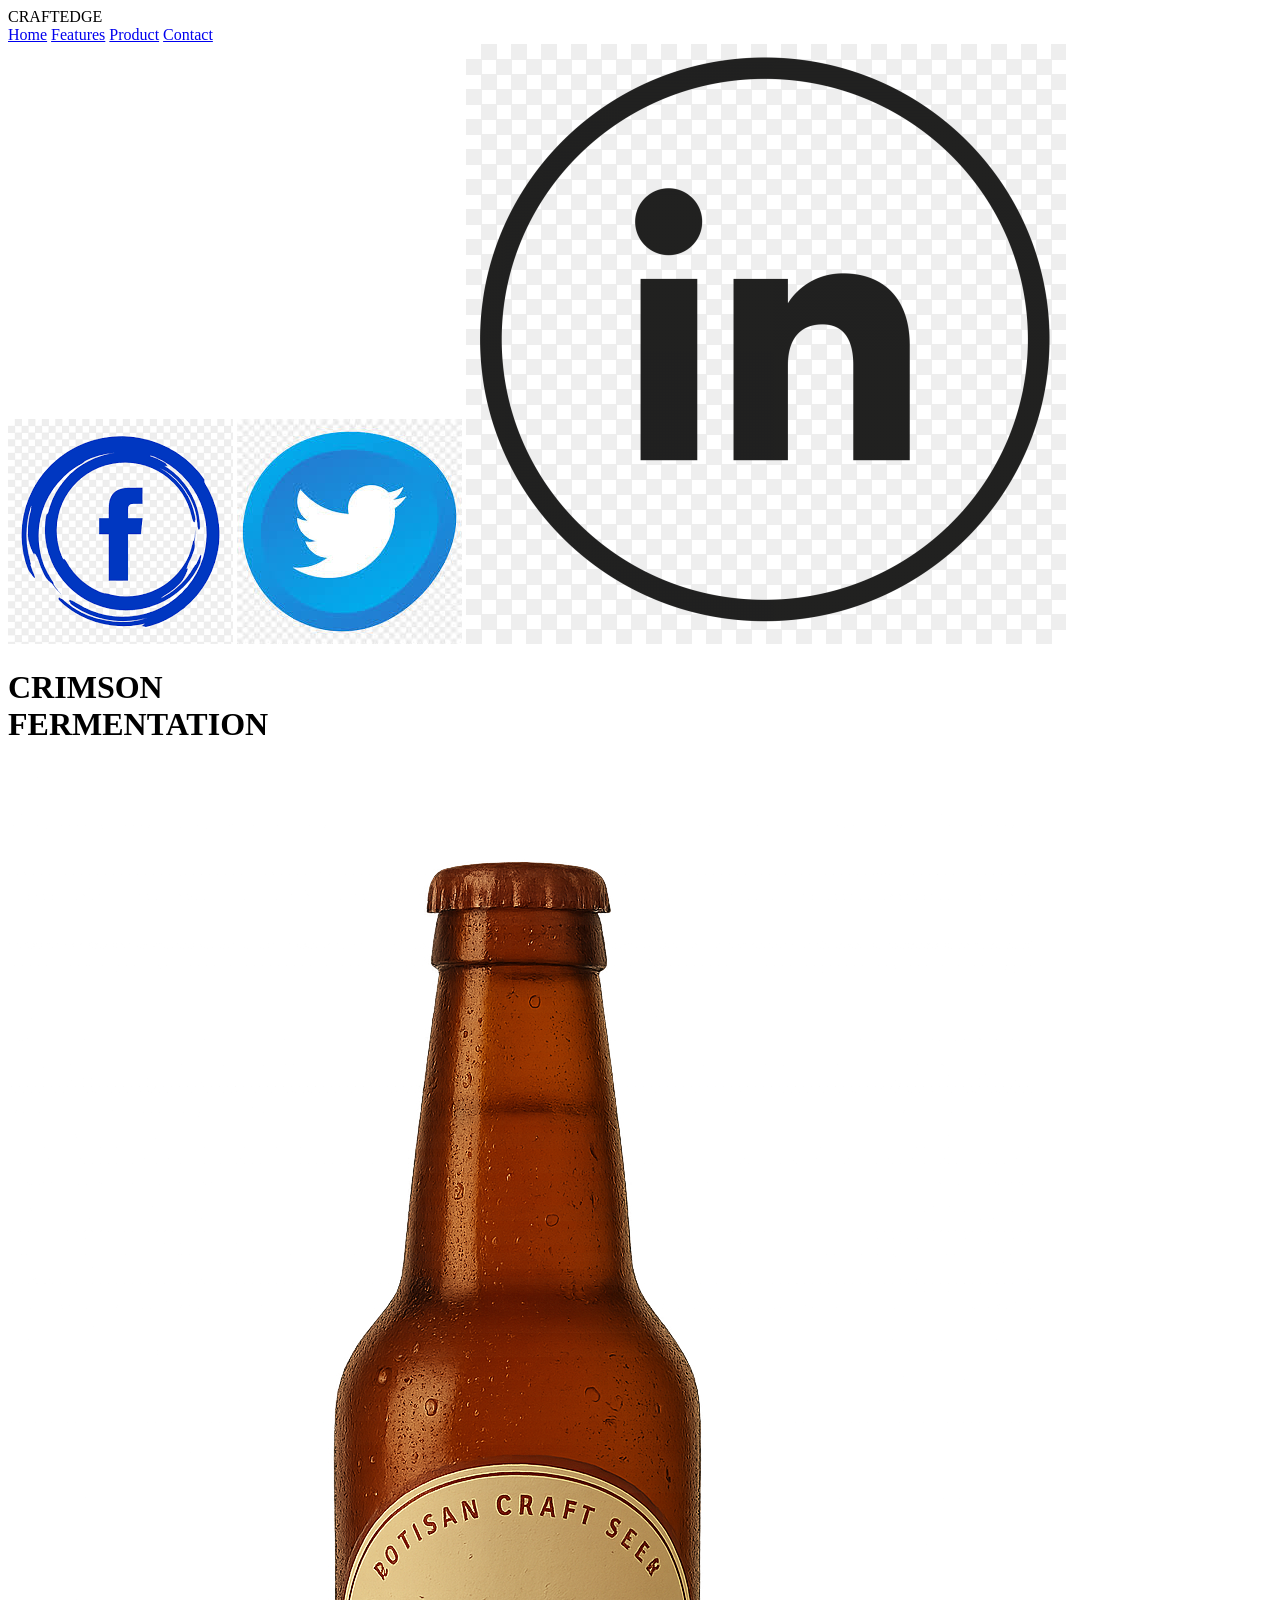
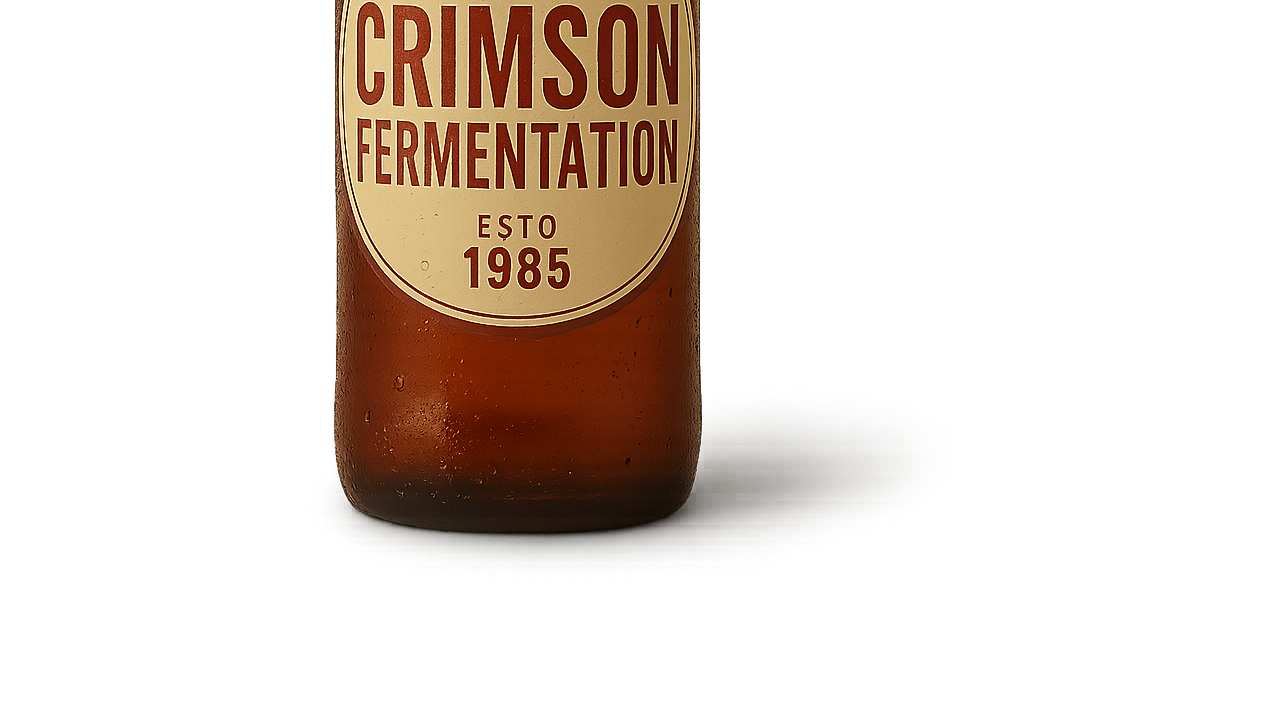
==== GSAP Animations/index.html @ 2cfe9923 "html made hero section" ====
<!DOCTYPE html>
<html lang="en">
<head>
  <meta charset="UTF-8">
  <meta name="viewport" content="width=device-width, initial-scale=1.0">
  <title>Scroll animation</title>
  <meta name="title" content="Craftedge - Crimson Fermentation">
<meta name="description" content="A modern animated product landing page with scroll effects and smooth UI for Crimson Fermentation.">
<meta name="keywords" content="frontend project, gsap animation, scroll animation, product landing page, web design">
<meta name="author" content="Saanvi Arora">
<meta property="og:type" content="website">
<meta property="og:title" content="Craftedge - Crimson Fermentation">
<meta property="og:description" content="Interactive scroll-based product landing page.">
<meta property="og:image" content="preview.png">
<meta property="og:url" content="https://yourwebsite.com">
<link rel="stylesheet" href="style.css">
</head>

<body>
    <header class="nav-bar">
      <div class="logo">CRAFTEDGE</div>
    <nav>
      <a href="#">Home</a>
      <a href="#">Features</a>
      <a href="#">Product</a>
      <a href="#">Contact</a>
    </nav>
       </header>

       <div class="side-icons">
        <a href="#"><img src="images/fb.png" alt="Facebook"></a>
        <a href="#"><img src="images/tw.jpg" alt="Twitter"></a>
        <a href="#"><img src="images/ln.png" alt="LinkedIn"></a>
       </div>

       <div class="hero">
        <h1 class="bg-text">CRIMSON<br>FERMENTATION</h1>
        <img src="images/image.png" alt="Crimson Fermentation Bottle" class="bottle">
       </div>
</body>
</html>
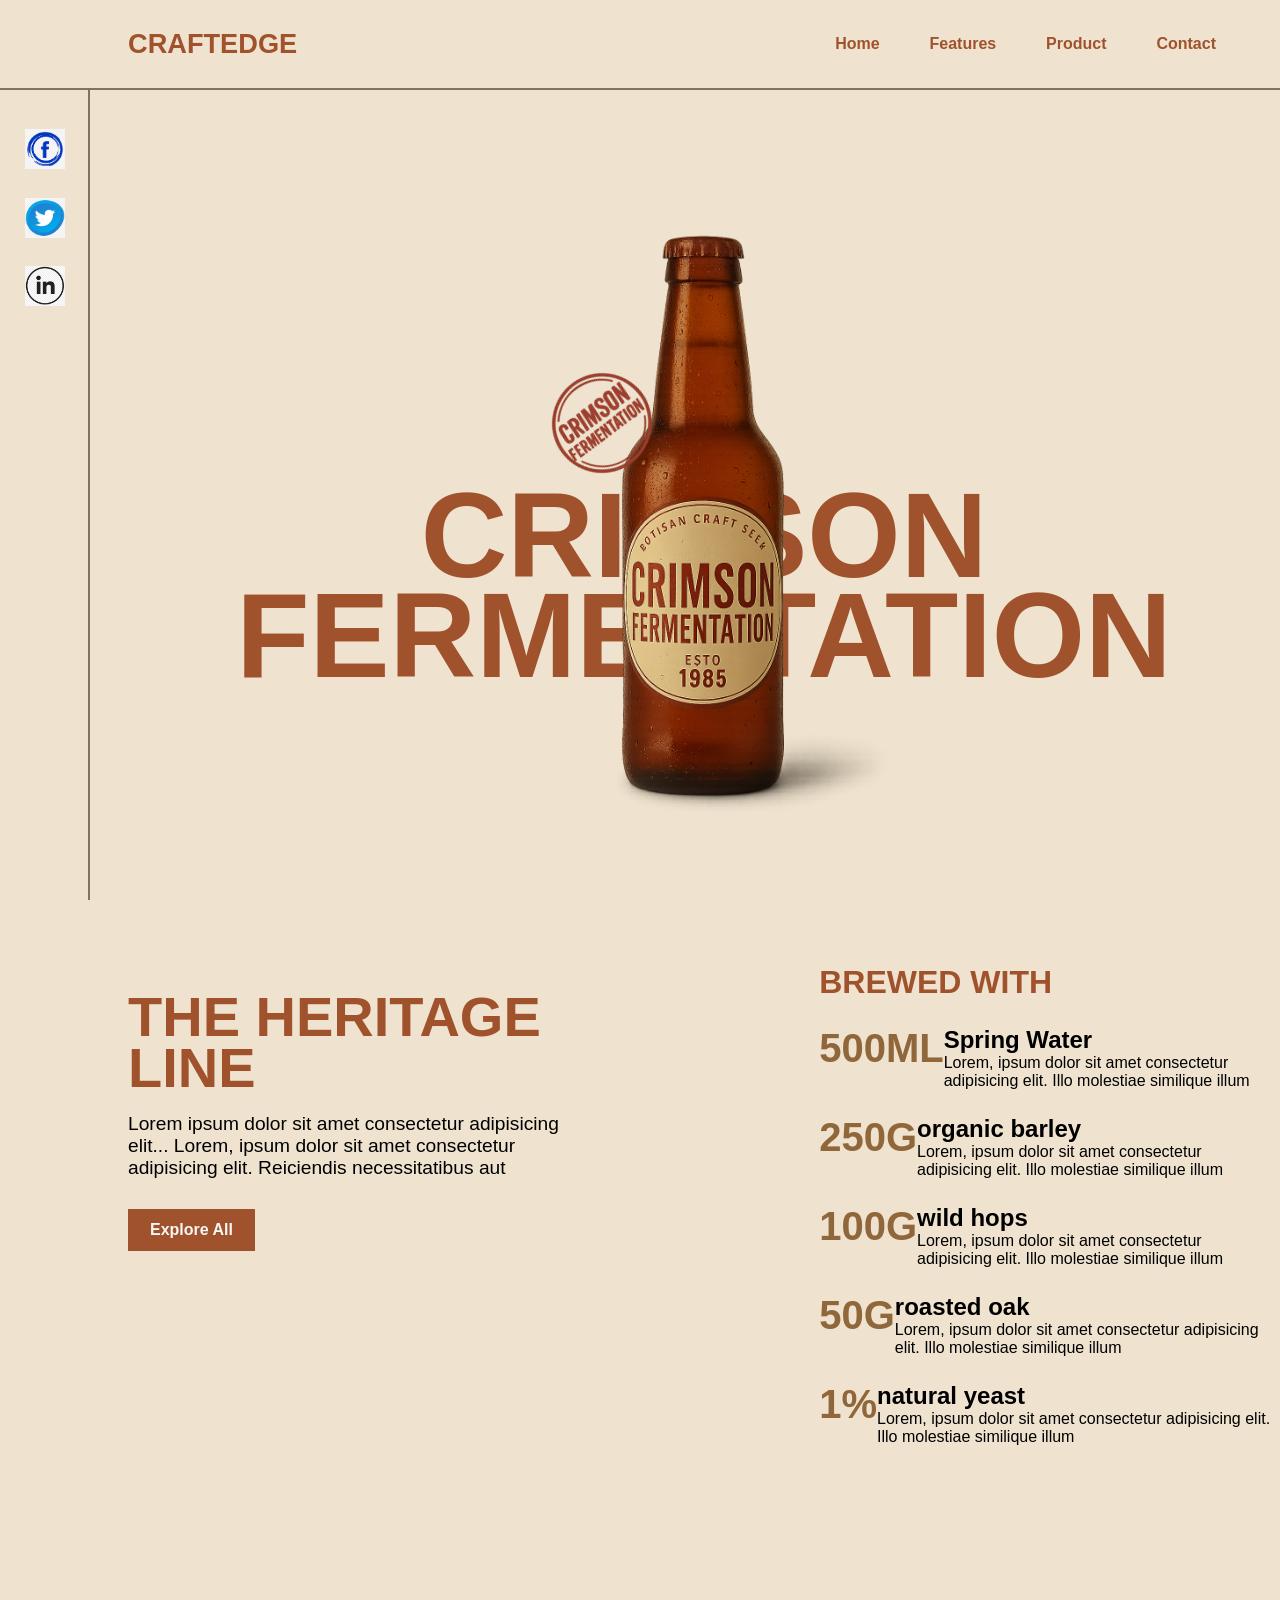
==== commit 025de8d8: "hero section css done" ====
--- a/GSAP Animations/index.html
+++ b/GSAP Animations/index.html
@@ -20,23 +20,75 @@
 <body>
     <header class="nav-bar">
       <div class="logo">CRAFTEDGE</div>
-    <nav>
+    <div class="nav">
       <a href="#">Home</a>
       <a href="#">Features</a>
       <a href="#">Product</a>
       <a href="#">Contact</a>
-    </nav>
+    </div>
        </header>
 
        <div class="side-icons">
-        <a href="#"><img src="images/fb.png" alt="Facebook"></a>
-        <a href="#"><img src="images/tw.jpg" alt="Twitter"></a>
-        <a href="#"><img src="images/ln.png" alt="LinkedIn"></a>
+        <div class="icon-box">
+        <a href="#"><img src="images/fb.png" alt="Facebook"></a></div>
+          <div class="icon-box">
+        <a href="#"><img src="images/tw.jpg" alt="Twitter"></a></div>
+          <div class="icon-box">
+        <a href="#"><img src="images/ln.png" alt="LinkedIn"></a></div>
+        </div>
        </div>
 
        <div class="hero">
         <h1 class="bg-text">CRIMSON<br>FERMENTATION</h1>
         <img src="images/image.png" alt="Crimson Fermentation Bottle" class="bottle">
+        <img src="images/stamp.png" alt="Stamp" class="stamp">
        </div>
+
+       <section class="second">
+  <div class="left">
+    <h2>THE HERITAGE LINE</h2>
+    <p>Lorem ipsum dolor sit amet consectetur adipisicing elit... Lorem, ipsum dolor sit amet consectetur adipisicing elit. Reiciendis necessitatibus aut </p>
+    <button>Explore All</button></div>
+
+     <div class="right">
+    <h3>BREWED WITH</h3>
+    <div class="drinks">
+        <h2>500ML</h2>
+        <div class="description">
+        <h1>Spring Water</h1>
+        <p>Lorem, ipsum dolor sit amet consectetur adipisicing elit. Illo molestiae similique illum</p>
+        </div>
+    </div>
+    <div class="drinks">
+        <h2>250G</h2>
+        <div class="description">
+        <h1>organic barley</h1>
+        <p>Lorem, ipsum dolor sit amet consectetur adipisicing elit. Illo molestiae similique illum</p>
+        </div>
+    </div>
+    <div class="drinks">
+        <h2>100G</h2>
+        <div class="description">
+        <h1>wild hops</h1>
+        <p>Lorem, ipsum dolor sit amet consectetur adipisicing elit. Illo molestiae similique illum</p>
+        </div>
+    </div>
+    <div class="drinks">
+        <h2>50G</h2>
+        <div class="description">
+        <h1>roasted oak</h1>
+        <p>Lorem, ipsum dolor sit amet consectetur adipisicing elit. Illo molestiae similique illum</p>
+        </div>
+    </div>
+    <div class="drinks">
+        <h2>1%</h2>
+        <div class="description">
+        <h1>natural yeast</h1>
+        <p>Lorem, ipsum dolor sit amet consectetur adipisicing elit. Illo molestiae similique illum</p>
+        </div>
+    </div>
+  </div>
+  </section>
+  
 </body>
 </html>
--- a/GSAP Animations/style.css
+++ b/GSAP Animations/style.css
@@ -0,0 +1,162 @@
+*{
+    margin: 0;
+    padding: 0;
+    box-sizing: border-box;
+    font-family: sans-serif;
+}
+body {
+  background: #efe3cf;
+  overflow: auto;
+}
+.nav-bar{
+    position:fixed;
+    top:0;left:0;
+    width:100%;
+    height: 10%;
+    padding-left: 10%;
+    padding-right: 5%;
+    border-bottom: #80755c solid 2px;
+    background-color:#efe3cf;
+    display:flex;
+    justify-content: space-between;
+    align-items: center;
+    z-index: 1000;
+}
+.nav{
+    display:flex;
+    justify-content: space-between;
+    align-items: center;
+    width: 35%; 
+}
+.logo{
+    font-size: 1.7rem;
+    font-weight: bold;
+    color: #a0522d;
+}
+.nav a{
+    text-decoration: none;
+    color: #a0522d;
+    font-size: 1rem;
+    font-weight: bold;
+}
+.side-icons{
+    position:fixed;
+    left:0;
+    top:0;
+    z-index: 500;
+    background-color:#efe3cf ;
+    height:100%;
+    width:7%;
+    display: flex;
+    flex-direction: column;
+    justify-content: flex-start;
+    padding-top: 10%;
+    align-items: center;
+    gap:3%;
+    border-right: #80755c solid 2px;
+}
+.side-icons img{
+    height: 40px;
+    margin: 20px 0;
+    cursor: pointer;
+    transition: transform 0.2s ease;
+    margin:2%;
+}
+.side-icons img:hover{
+    transform: scale(1.1);
+}
+.hero{
+    position: relative;
+    height: 100vh;
+    width:100%;
+    overflow: hidden;
+    align-items: center;
+}
+.bottle{ position: absolute;
+    top: 59%;
+    left: 55%;
+    transform: translate(-50%, -50%);
+    width: 450px;
+    z-index: 2;
+}
+.bg-text{
+    position: absolute;
+    top: 65%;
+    left: 55%;
+    transform: translate(-50%, -50%);
+    font-size: 120px;
+    font-weight: 900;
+    color: #a0522d;
+    line-height: 100px;
+    text-align: center;
+    z-index: 0; }
+.stamp{
+    position: absolute;
+    top: 47%;
+    left: 47%;
+    transform: translate(-50%, -50%) rotate(-29deg);
+    width: 120px;
+    z-index: 4;
+}
+
+.second{
+    position: relative;
+    background: #efe3cf;
+    height: 100vh;
+     min-height: 100vh;
+    margin-top: 5%;
+    padding-left: 10%;
+    display:flex;
+    gap:20%;
+    justify-content: space-between;
+}
+.left{
+    padding-top: 3vh;
+    width:45%;
+}
+.left h2{
+    font-size: 3.5rem;
+    font-weight: 900;
+    color: #a0522d;
+    line-height: 3.2rem;
+}
+.left p{
+    font-size: 1.2rem;
+    color: black;
+    margin-top: 20px;
+}
+.left button{
+    margin-top: 30px;
+    padding: 10px 20px;
+    font-size: 1rem;
+    font-weight: bold;
+    color: #f7f6f5;
+    background-color: #a0522d;
+    border: 2px solid #a0522d;
+    cursor: pointer;
+    transition: transform 0.3s ease;
+}
+.left button:hover{
+    transform: scale(1.03);
+}
+.right{
+    width: 45%;
+    display: flex;
+    align-items: flex-start;
+    flex-direction: column;
+    gap:25px;
+}
+.right h3{
+    font-size: 2rem;
+    font-weight: 900;
+    color: #a0522d;
+}
+.drinks{
+    display: flex;
+    justify-content: space-evenly;
+}
+.drinks h2{
+    font-size: 2.5rem;
+    font-weight: bold;
+    color: #90663B;
+}
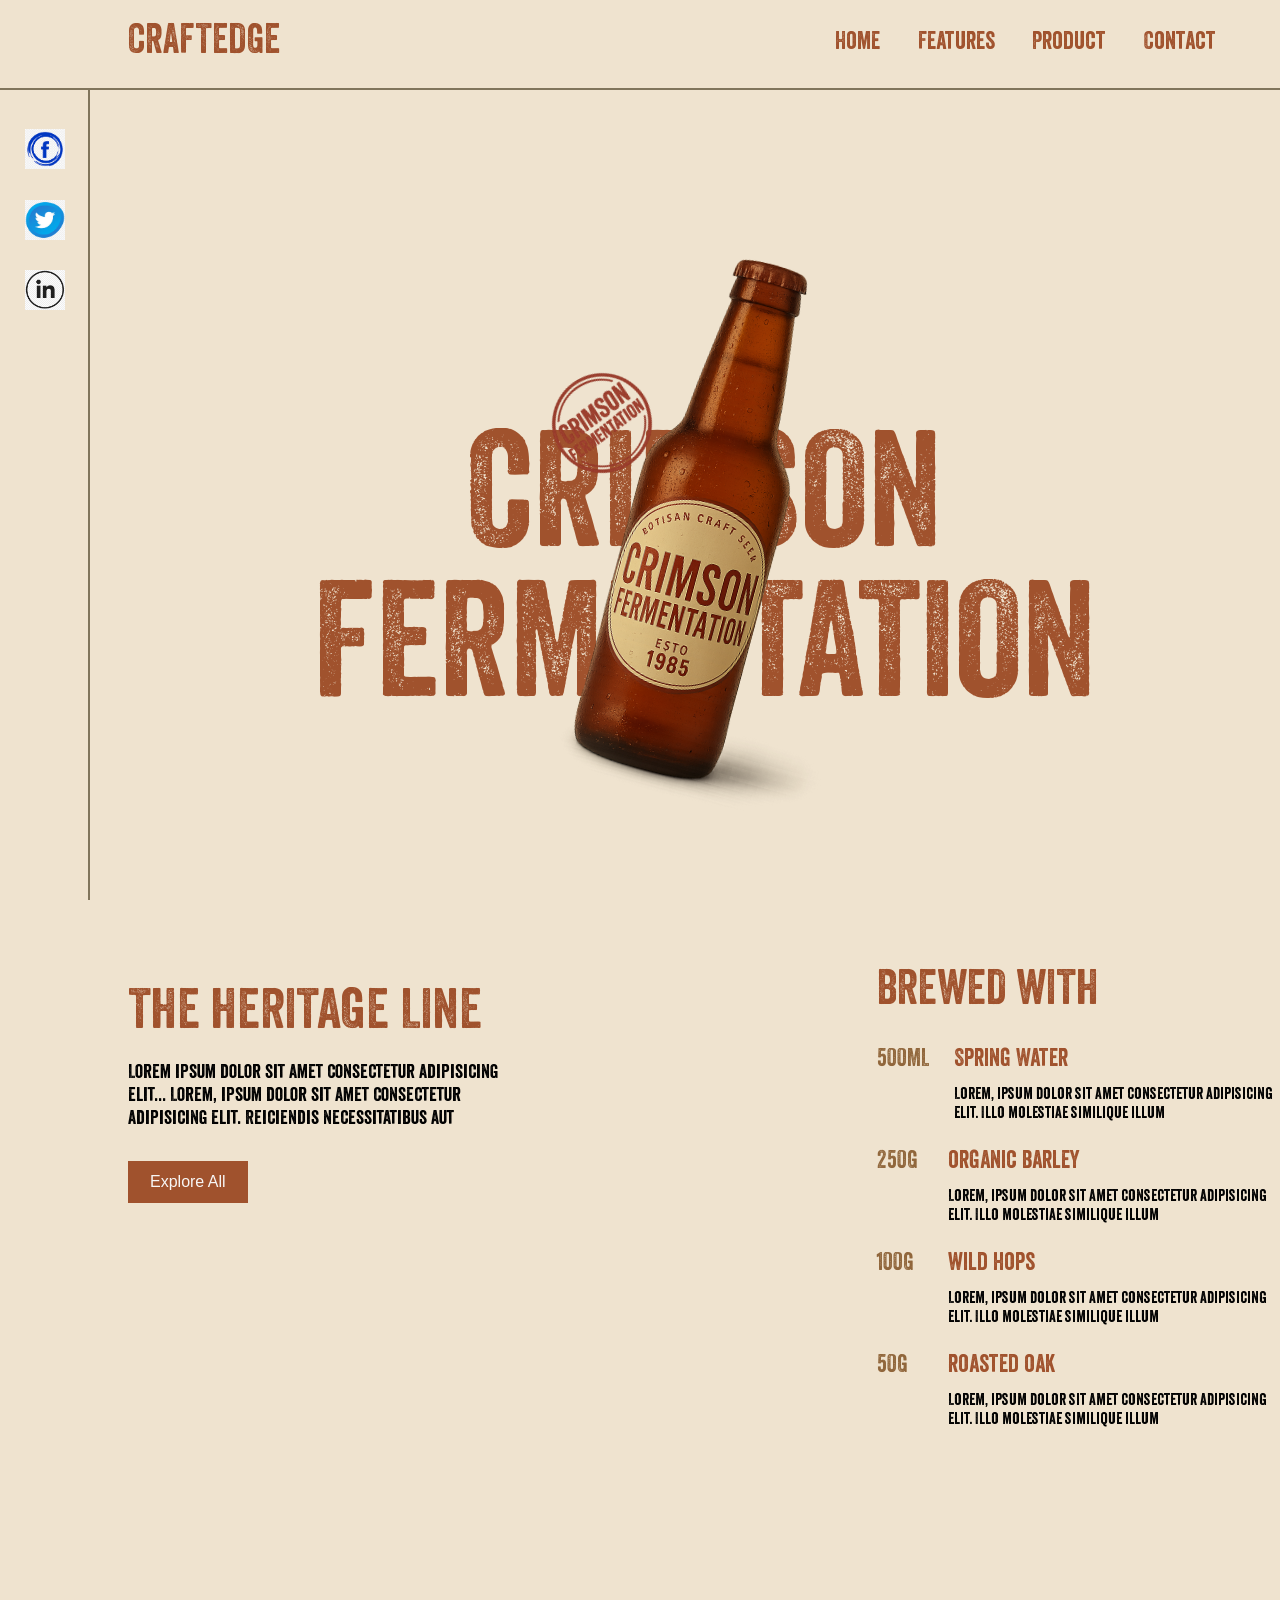
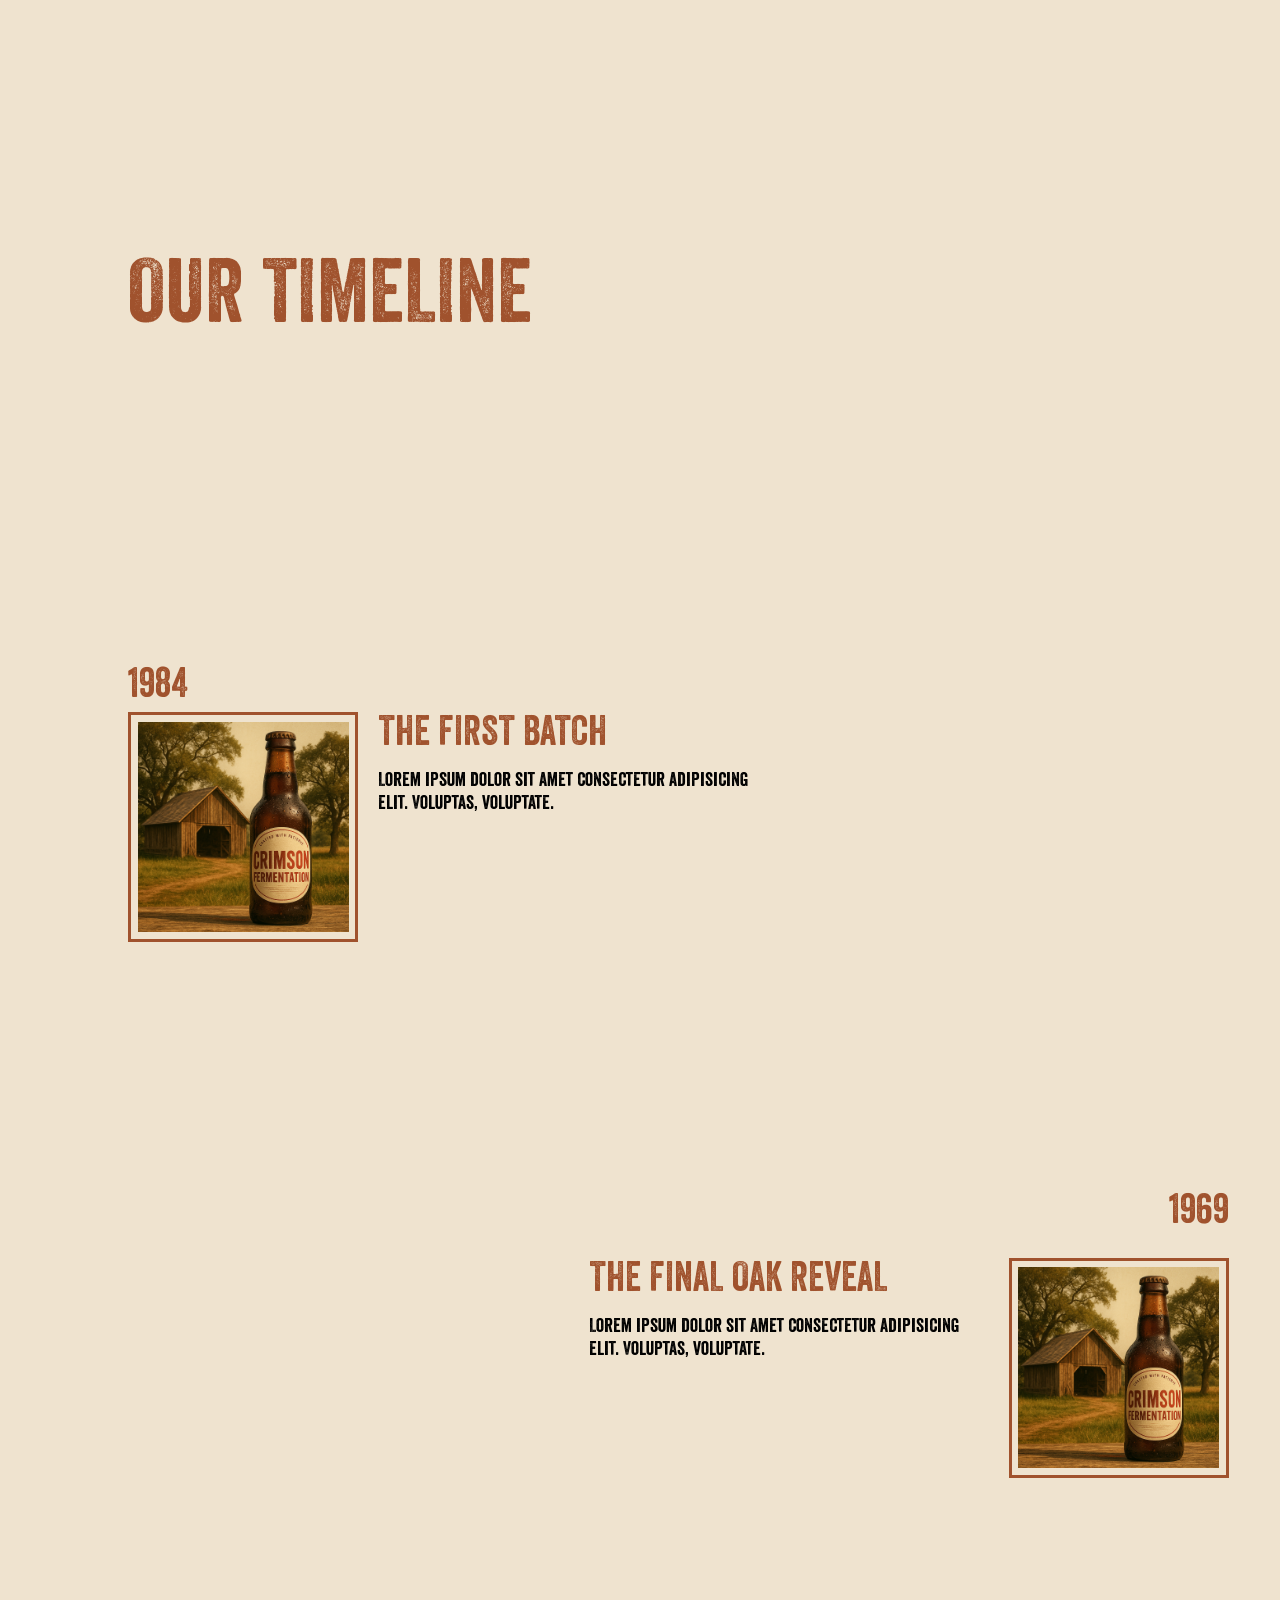
==== commit b10f8d6a: "add timeline html and css" ====
--- a/GSAP Animations/index.html
+++ b/GSAP Animations/index.html
@@ -80,15 +80,42 @@
         <p>Lorem, ipsum dolor sit amet consectetur adipisicing elit. Illo molestiae similique illum</p>
         </div>
     </div>
-    <div class="drinks">
-        <h2>1%</h2>
-        <div class="description">
-        <h1>natural yeast</h1>
-        <p>Lorem, ipsum dolor sit amet consectetur adipisicing elit. Illo molestiae similique illum</p>
-        </div>
-    </div>
+    
   </div>
   </section>
+
+  <section class="third">
+    <h1>OUR TIMELINE</h1>
+    <div class="t1">
+      <h4>1984</h4>
+      <div class="t1-material">
+         <div class="t1-sq">
+        <img src="images/first batch.png" alt="Timeline 1">
+      </div>
+      <div class="material">
+        <h3>THE FIRST BATCH</h3>
+        <p>Lorem ipsum dolor sit amet consectetur adipisicing elit. Voluptas, voluptate.</p>
+      </div>
+      </div>
+     
+    </div>
+    </section>
+
+    <section class="fourth">
+    <div class="t2">
+      <h4>1969</h4>
+      <div class="t2-material">
+         <div class="t2-sq">
+        <img src="images/first batch.png" alt="Timeline 2">
+      </div>
+      <div class="material">
+        <h3>THE FINAL OAK REVEAL</h3>
+        <p>Lorem ipsum dolor sit amet consectetur adipisicing elit. Voluptas, voluptate.</p>
+      </div>
+      </div>
+     
+    </div>
+    </section>
   
 </body>
 </html>
--- a/GSAP Animations/style.css
+++ b/GSAP Animations/style.css
@@ -1,12 +1,19 @@
+@font-face {
+  font-family: "Veneer";
+  src: url("Veneer.woff") format("woff");
+  font-weight: 400;
+  font-style: normal;
+  font-display: swap;
+}
 *{
     margin: 0;
     padding: 0;
     box-sizing: border-box;
-    font-family: sans-serif;
 }
 body {
   background: #efe3cf;
   overflow: auto;
+  font-family: "Veneer", sans-serif;
 }
 .nav-bar{
     position:fixed;
@@ -29,15 +36,13 @@
     width: 35%; 
 }
 .logo{
-    font-size: 1.7rem;
-    font-weight: bold;
+    font-size: 2.5rem;
     color: #a0522d;
 }
 .nav a{
     text-decoration: none;
     color: #a0522d;
-    font-size: 1rem;
-    font-weight: bold;
+    font-size: 1.5rem;
 }
 .side-icons{
     position:fixed;
@@ -75,8 +80,8 @@
 .bottle{ position: absolute;
     top: 59%;
     left: 55%;
-    transform: translate(-50%, -50%);
-    width: 450px;
+    transform: translate(-50%, -50%) rotate(15deg);
+    width: 420px;
     z-index: 2;
 }
 .bg-text{
@@ -84,10 +89,10 @@
     top: 65%;
     left: 55%;
     transform: translate(-50%, -50%);
-    font-size: 120px;
-    font-weight: 900;
-    color: #a0522d;
-    line-height: 100px;
+    font-size: 10rem;
+    color: #a0522d;
+    font-weight: 200;
+    line-height: 150px;
     text-align: center;
     z-index: 0; }
 .stamp{
@@ -112,12 +117,12 @@
 }
 .left{
     padding-top: 3vh;
-    width:45%;
+    width:35%;
 }
 .left h2{
     font-size: 3.5rem;
-    font-weight: 900;
-    color: #a0522d;
+    color: #a0522d;
+    font-weight: 300;
     line-height: 3.2rem;
 }
 .left p{
@@ -129,7 +134,6 @@
     margin-top: 30px;
     padding: 10px 20px;
     font-size: 1rem;
-    font-weight: bold;
     color: #f7f6f5;
     background-color: #a0522d;
     border: 2px solid #a0522d;
@@ -140,23 +144,143 @@
     transform: scale(1.03);
 }
 .right{
-    width: 45%;
+    width: 35%;
     display: flex;
     align-items: flex-start;
     flex-direction: column;
     gap:25px;
+    text-align: left;
 }
 .right h3{
-    font-size: 2rem;
-    font-weight: 900;
+    font-size: 3rem;
+    font-weight: 500;
     color: #a0522d;
 }
 .drinks{
     display: flex;
-    justify-content: space-evenly;
+    gap:1.5rem;
+    text-align: left;
+    justify-content: baseline;
 }
 .drinks h2{
-    font-size: 2.5rem;
-    font-weight: bold;
+    font-size: 1.5rem;
+    font-weight: 200;
     color: #90663B;
+    width:19%;
+}
+.description{
+    font-weight: 100;
+    color: black;
+}
+.description h1{
+    color: #a0522d;
+    font-weight: 300;
+    font-size: 1.5rem;
+}
+.description p{
+    font-size: 1rem;
+    margin-top: 10px;
+}
+.third{
+    position: relative;
+    background: #efe3cf;
+    height: 100vh;
+     min-height: 100vh;
+     margin-top: 1%;
+    padding-left: 10%;
+    display: flex;
+    flex-direction: column;
+        justify-content: space-between;
+    
+}
+.third h1{
+    font-size: 5.5rem;
+    color: #a0522d;
+    font-weight: 300;
+    line-height: 3.2rem;
+}
+.t1{
+    content: "";
+    height:25%;
+    margin-bottom: 25%;}
+.t1 h4{
+    font-size: 2.5rem;
+    font-weight: 200;
+    color: #a0522d;
+}
+.t1-sq{
+    width: 20%;
+  aspect-ratio: 1 / 1;
+border: #a0522d solid 3px;
+display: flex;
+  align-items: center;  
+  justify-content: center;}
+.t1-sq img{
+    width: 94%;
+    height: 94%;
+    object-fit: cover;
+}
+.t1-material{
+    display: flex;
+    gap: 20px;
+}
+.material h3{
+    font-size: 2.5rem;
+    font-weight: 200;
+    color: #a0522d;
+}
+.material p{
+    font-size: 1.2rem;
+    color: black;
+    margin-top: 10px;
+    max-width: 400px;
+}
+.fourth{
+    position: relative;
+    background: #efe3cf;
+    height: 100vh;
+     min-height: 100vh;
+     margin-top: 1%;
+    padding-left: 10%;
+    margin-right: 4%;
+    display: flex;
+    flex-direction: column;
+        justify-content: space-between;
+    
+}
+.t2{
+    display: flex;
+  flex-direction: column;
+  gap: 20px;
+    content: "";
+    height:25%;
+    margin-bottom: 25%;}
+.t2 h4{
+    font-size: 2.5rem;
+    font-weight: 200;
+    color: #a0522d;
+    width: 100%;
+    text-align: right;
+}
+.t2-sq{
+    width: 20%;
+  aspect-ratio: 1 / 1;
+border: #a0522d solid 3px;
+display: flex;
+  align-items: center;  
+  justify-content: center;}
+.t2-sq img{
+    width: 94%;
+    height: 94%;
+    object-fit: cover;
+}
+.t2-material{
+    display: flex;
+    flex-direction: row-reverse;
+    gap: 20px;
+}
+.fourthdiv{
+    display: flex;
+    flex-direction: row-reverse;
+    align-self:flex-end;
 }
